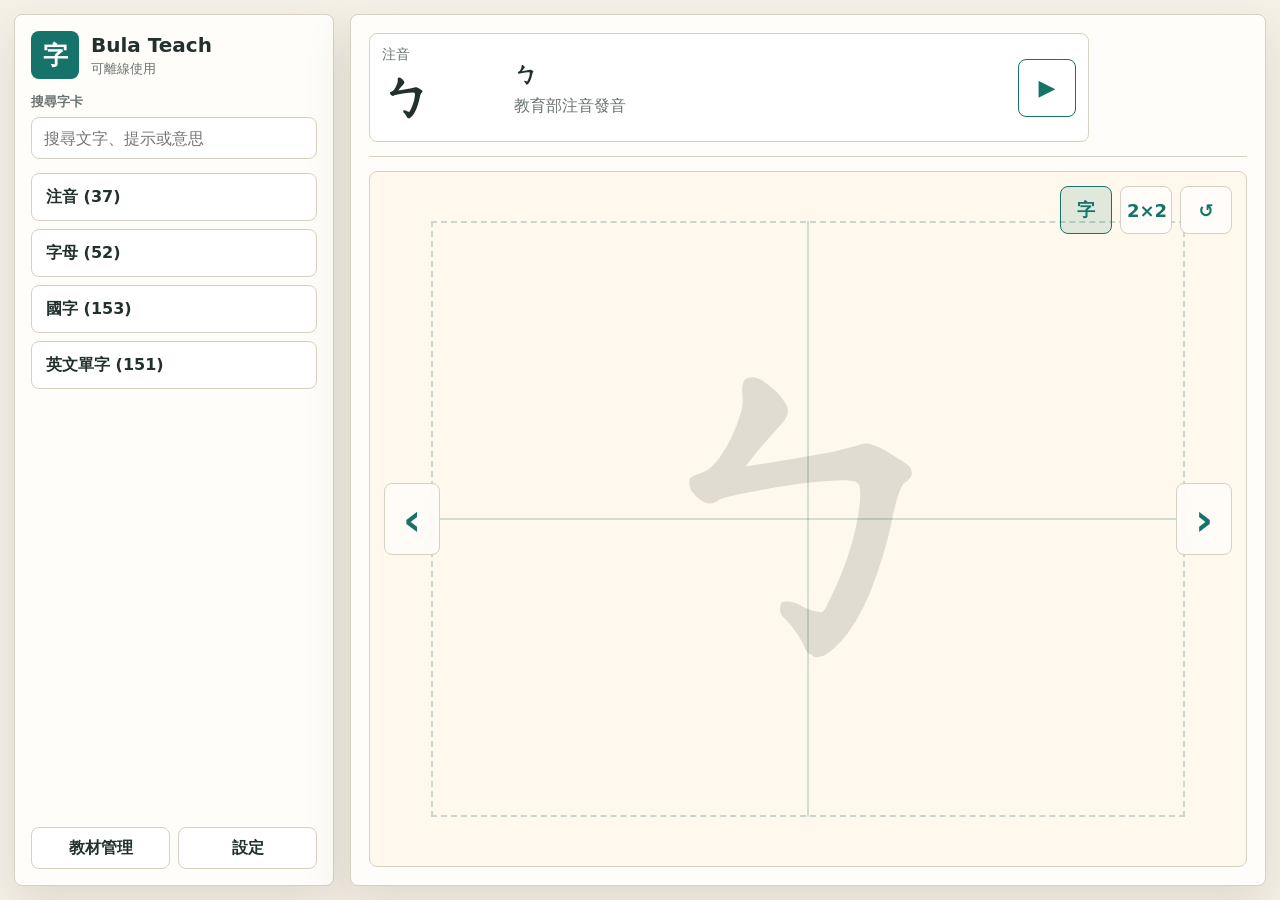
==== index.html @ c4a0ac0c "Add tracing grid density toggle" ====
<!doctype html>
<html lang="zh-Hant">
  <head>
    <meta charset="UTF-8" />
    <meta name="viewport" content="width=device-width, initial-scale=1, viewport-fit=cover" />
    <meta name="theme-color" content="#f7f3ea" />
    <meta name="apple-mobile-web-app-capable" content="yes" />
    <meta name="apple-mobile-web-app-title" content="Bula Teach" />
    <title>Bula Teach</title>
    <link rel="manifest" href="./manifest.webmanifest" />
    <link rel="stylesheet" href="./styles.css" />
  </head>
  <body>
    <main class="app-shell">
      <aside class="sidebar" aria-label="字卡分類">
        <div class="brand">
          <span class="brand-mark">字</span>
          <div>
            <h1>Bula Teach</h1>
            <p id="offlineStatus">準備中</p>
          </div>
        </div>

        <div class="search-box">
          <label for="searchInput">搜尋字卡</label>
          <input id="searchInput" type="search" placeholder="搜尋文字、提示或意思" />
        </div>

        <nav class="category-list" id="categoryList" aria-label="字卡列表"></nav>

        <div class="sidebar-actions">
          <button class="secondary-button" id="manageButton" type="button">教材管理</button>
          <button class="secondary-button" id="settingsButton" type="button">設定</button>
        </div>
      </aside>

      <section class="workspace" aria-label="描寫練習">
        <header class="card-info">
          <div class="info-card">
            <div class="info-main">
              <p class="eyebrow" id="itemType">注音</p>
              <h2 id="itemTitle">ㄅ</h2>
            </div>
            <div class="info-detail">
              <strong id="hintText">ㄅ</strong>
              <span id="meaningText">教育部注音發音</span>
            </div>
            <button class="play-button" id="speakButton" type="button" aria-label="播放發音">▶</button>
          </div>
        </header>

        <div class="trace-stage" id="traceStage">
          <div class="guide-lines" aria-hidden="true"></div>
          <div class="trace-text" id="traceText" aria-hidden="true">ㄅ</div>
          <canvas id="traceCanvas" aria-label="描寫區"></canvas>
          <button class="float-nav left" id="prevButton" type="button" aria-label="上一張">‹</button>
          <button class="float-nav right" id="nextButton" type="button" aria-label="下一張">›</button>
          <div class="float-tools" aria-label="描寫工具">
            <button class="float-tool" id="templateButton" type="button" aria-label="顯示或隱藏底稿" title="顯示或隱藏底稿">字</button>
            <button class="float-tool" id="gridButton" type="button" aria-label="切換格線密度" title="切換格線密度">2×2</button>
            <button class="float-tool" id="clearButton" type="button" aria-label="清除筆跡" title="清除筆跡">↺</button>
          </div>
        </div>
      </section>
    </main>

    <dialog class="modal" id="manageDialog">
      <div class="modal-head">
        <h2 id="formTitle">新增字卡</h2>
        <button class="icon-close" id="closeManageButton" type="button" aria-label="關閉">×</button>
      </div>
      <form class="lesson-form" id="lessonForm" autocomplete="off">
        <label class="field-row" for="customText">
          <span>描紅文字</span>
          <input id="customText" name="customText" type="text" maxlength="18" placeholder="字、注音或英文" required />
        </label>
        <div class="field-grid">
          <label for="customCategory">
            <span>分類</span>
            <select id="customCategory" name="customCategory">
              <option value="hanzi">國字</option>
              <option value="word">英文單字</option>
            </select>
          </label>
          <label for="customHint">
            <span id="customHintLabel">注音</span>
            <input id="customHint" name="customHint" type="text" maxlength="40" placeholder="例如 ㄨㄛˇ" />
          </label>
        </div>
        <div class="field-grid">
          <label class="hanzi-extra-field" for="customPinyin">
            <span>羅馬拼音</span>
            <input id="customPinyin" name="customPinyin" type="text" maxlength="40" placeholder="例如 wǒ" />
          </label>
          <label for="customMeaning">
            <span id="customMeaningLabel">意思</span>
            <input id="customMeaning" name="customMeaning" type="text" maxlength="40" placeholder="意思" />
          </label>
          <label for="customSpeak">
            <span>發音文字</span>
            <input id="customSpeak" name="customSpeak" type="text" maxlength="40" placeholder="留空使用描紅文字" />
          </label>
        </div>
        <div class="form-actions">
          <button class="primary-button" id="saveLessonButton" type="submit">新增</button>
          <button class="secondary-button is-hidden" id="cancelEditButton" type="button">取消編輯</button>
        </div>
      </form>
      <section class="backup-panel" aria-label="教材備份">
        <div>
          <strong>教材備份</strong>
          <p id="backupStatus">本機教材尚未匯出</p>
        </div>
        <div class="backup-actions">
          <button class="secondary-button" id="exportButton" type="button">匯出</button>
          <button class="secondary-button" id="importButton" type="button">匯入</button>
          <button class="secondary-button" id="resetDefaultsButton" type="button">載入預設</button>
          <input class="is-hidden" id="importFileInput" type="file" accept="application/json,.json" />
        </div>
      </section>
      <p class="modal-note">注音與字母為固定教材；這裡只管理國字與英文單字。</p>
      <div class="custom-list" id="customList" aria-label="可編輯字卡"></div>
    </dialog>

    <dialog class="modal small" id="settingsDialog">
      <div class="modal-head">
        <h2>設定</h2>
        <button class="icon-close" id="closeSettingsButton" type="button" aria-label="關閉">×</button>
      </div>
      <label class="switch-row">
        <span>
          <strong>切換字卡自動播放</strong>
          <small>點選字卡或按左右箭頭時自動念一次</small>
        </span>
        <input id="autoPlayToggle" type="checkbox" />
      </label>
    </dialog>

    <script src="./app.js" type="module"></script>
  </body>
</html>
---- styles.css ----
:root {
  color-scheme: light;
  --bg: #f6f1e7;
  --panel: #fffdfa;
  --ink: #23302e;
  --muted: #6b7471;
  --line: #d8d0c1;
  --accent: #15736a;
  --paper: #fff9ed;
  --shadow: 0 18px 48px rgba(48, 38, 24, 0.12);
}

* { box-sizing: border-box; }
html, body { height: 100%; }
body {
  margin: 0;
  overflow: hidden;
  background: var(--bg);
  color: var(--ink);
  font-family: ui-rounded, system-ui, -apple-system, BlinkMacSystemFont, "Segoe UI", sans-serif;
}
button, input, select { color: inherit; font: inherit; }
button { cursor: pointer; touch-action: manipulation; }

.app-shell {
  display: grid;
  grid-template-columns: 320px 1fr;
  gap: 16px;
  height: 100dvh;
  padding: max(14px, env(safe-area-inset-top)) max(14px, env(safe-area-inset-right)) max(14px, env(safe-area-inset-bottom)) max(14px, env(safe-area-inset-left));
}

.sidebar, .workspace {
  min-height: 0;
  border: 1px solid var(--line);
  border-radius: 8px;
  background: var(--panel);
  box-shadow: var(--shadow);
}

.sidebar {
  display: grid;
  grid-template-rows: auto auto minmax(0, 1fr) auto;
  gap: 14px;
  padding: 16px;
}

.brand { display: flex; align-items: center; gap: 12px; }
.brand-mark {
  display: grid;
  place-items: center;
  width: 48px;
  height: 48px;
  border-radius: 8px;
  background: var(--accent);
  color: #fff;
  font-family: "PingFang TC", "Noto Sans TC", serif;
  font-size: 25px;
  font-weight: 800;
}
h1, h2, p { margin: 0; }
h1 { font-size: 20px; }
.brand p, .eyebrow, .info-detail span, .modal-note, .switch-row small { color: var(--muted); }
.brand p { margin-top: 3px; font-size: 13px; }

.search-box {
  display: grid;
  gap: 6px;
}
.search-box label {
  color: var(--muted);
  font-size: 13px;
  font-weight: 800;
}
.search-box input {
  width: 100%;
  min-height: 42px;
  padding: 0 12px;
  border: 1px solid var(--line);
  border-radius: 8px;
  background: #fff;
}

.category-list {
  display: grid;
  align-content: start;
  gap: 8px;
  min-height: 0;
  overflow: auto;
}
.category-section { display: grid; gap: 6px; }
.category-header {
  width: 100%;
  min-height: 48px;
  padding: 0 14px;
  border: 1px solid var(--line);
  border-radius: 8px;
  background: #fff;
  text-align: left;
  font-weight: 800;
}
.category-header.is-open { border-color: var(--accent); color: var(--accent); }
.category-items { display: grid; gap: 6px; padding-left: 10px; }
.card-row {
  display: grid;
  grid-template-columns: 58px 1fr;
  align-items: center;
  gap: 10px;
  min-height: 60px;
  padding: 9px 10px;
  border: 1px solid var(--line);
  border-radius: 8px;
  background: #fff;
  text-align: left;
}
.card-row.is-active { border-color: var(--accent); outline: 2px solid rgba(21, 115, 106, 0.14); }
.card-symbol {
  overflow: hidden;
  font-family: "PingFang TC", "DFKai-SB", "BiauKai", serif;
  font-size: 28px;
  line-height: 1.18;
  text-overflow: ellipsis;
  white-space: nowrap;
}
.card-symbol.letter, .card-symbol.word { font-family: Arial, Helvetica, sans-serif; font-size: 25px; font-weight: 800; line-height: 1.25; }
.card-copy { overflow: hidden; color: var(--muted); font-size: 14px; text-overflow: ellipsis; white-space: nowrap; }

.sidebar-actions { display: grid; grid-template-columns: 1fr 1fr; gap: 8px; }
.secondary-button, .primary-button, .play-button, .float-tool, .float-nav, .icon-close {
  border: 1px solid var(--line);
  border-radius: 8px;
  background: #fff;
}
.secondary-button { min-height: 42px; padding: 0 12px; font-weight: 800; }
.secondary-button.mini { min-height: 34px; padding: 0 10px; font-size: 13px; }
.secondary-button.danger { border-color: #c7928a; color: #9f3328; }
.primary-button { min-height: 42px; padding: 0 16px; border-color: var(--accent); background: var(--accent); color: #fff; font-weight: 800; }

.workspace {
  display: grid;
  grid-template-rows: minmax(116px, auto) minmax(0, 1fr);
  gap: 14px;
  padding: 18px;
}
.card-info {
  display: grid;
  align-items: center;
  min-height: 116px;
  padding-bottom: 14px;
  border-bottom: 1px solid var(--line);
}
.info-card {
  display: grid;
  grid-template-columns: minmax(120px, auto) minmax(180px, 1fr) 58px;
  align-items: center;
  gap: 12px;
  width: min(720px, 100%);
  padding: 12px;
  border: 1px solid var(--line);
  border-radius: 8px;
  background: #fff;
}
.info-main { min-width: 0; }
.eyebrow { margin-bottom: 4px; font-size: 14px; }
.info-main h2 {
  overflow: hidden;
  font-family: "PingFang TC", "Noto Sans TC", Arial, sans-serif;
  font-size: 50px;
  line-height: 1.22;
  text-overflow: ellipsis;
  white-space: nowrap;
}
.info-detail { display: grid; gap: 5px; min-width: 0; }
.info-detail strong { overflow: hidden; font-size: 24px; text-overflow: ellipsis; white-space: nowrap; }
.info-detail span { overflow: hidden; font-size: 16px; text-overflow: ellipsis; white-space: nowrap; }
.play-button { display: grid; place-items: center; width: 58px; height: 58px; border-color: var(--accent); color: var(--accent); font-size: 22px; font-weight: 900; }

.trace-stage {
  position: relative;
  display: grid;
  place-items: center;
  min-height: 0;
  overflow: hidden;
  border: 1px solid var(--line);
  border-radius: 8px;
  background: var(--paper);
}
.guide-lines {
  position: absolute;
  inset: 7%;
  border: 2px dashed rgba(21, 115, 106, 0.24);
}
.trace-stage[data-grid="2"] .guide-lines {
  background:
    linear-gradient(90deg, transparent calc(50% - 1px), rgba(21, 115, 106, 0.2) calc(50% - 1px), rgba(21, 115, 106, 0.2) calc(50% + 1px), transparent calc(50% + 1px)),
    linear-gradient(0deg, transparent calc(50% - 1px), rgba(21, 115, 106, 0.2) calc(50% - 1px), rgba(21, 115, 106, 0.2) calc(50% + 1px), transparent calc(50% + 1px));
}
.trace-stage[data-grid="4"] .guide-lines {
  background-image:
    linear-gradient(rgba(21, 115, 106, 0.16) 1px, transparent 1px),
    linear-gradient(90deg, rgba(21, 115, 106, 0.16) 1px, transparent 1px);
  background-size: 25% 25%;
}
.trace-stage[data-grid="16"] .guide-lines {
  background-image:
    linear-gradient(rgba(21, 115, 106, 0.12) 1px, transparent 1px),
    linear-gradient(90deg, rgba(21, 115, 106, 0.12) 1px, transparent 1px);
  background-size: 6.25% 6.25%;
}
.trace-text {
  position: absolute;
  max-width: 92%;
  color: rgba(35, 48, 46, 0.14);
  font-family: "PingFang TC", "DFKai-SB", "BiauKai", serif;
  font-size: clamp(120px, 38dvh, 380px);
  font-weight: 800;
  line-height: 1;
  text-align: center;
  white-space: nowrap;
  user-select: none;
  pointer-events: none;
}
.trace-text.letter, .trace-text.word { font-family: Arial, Helvetica, sans-serif; font-size: clamp(90px, 25dvh, 230px); line-height: 1.18; }
.trace-stage.template-hidden .trace-text { opacity: 0; }
#traceCanvas { position: absolute; inset: 0; width: 100%; height: 100%; touch-action: none; }
.float-nav {
  position: absolute;
  top: 50%;
  z-index: 3;
  display: grid;
  place-items: center;
  width: 56px;
  height: 72px;
  background: rgba(255, 253, 250, 0.9);
  color: var(--accent);
  font-size: 44px;
  font-weight: 600;
  transform: translateY(-50%);
}
.float-nav.left { left: 14px; }
.float-nav.right { right: 14px; }
.float-tools { position: absolute; top: 14px; right: 14px; z-index: 4; display: flex; gap: 8px; }
.float-tool { display: grid; place-items: center; width: 52px; height: 48px; background: rgba(255, 253, 250, 0.92); color: var(--accent); font-size: 18px; font-weight: 900; }
.float-tool.is-active { border-color: var(--accent); background: rgba(21, 115, 106, 0.13); }

.modal {
  width: min(720px, calc(100vw - 32px));
  max-height: calc(100dvh - 40px);
  overflow: auto;
  border: 1px solid var(--line);
  border-radius: 8px;
  background: var(--panel);
  color: var(--ink);
  box-shadow: var(--shadow);
}
.modal.small { width: min(460px, calc(100vw - 32px)); }
.modal::backdrop { background: rgba(22, 24, 22, 0.28); }
.modal-head { display: flex; align-items: center; justify-content: space-between; gap: 12px; margin-bottom: 14px; }
.modal-head h2 { font-size: 20px; }
.icon-close { width: 40px; height: 40px; font-size: 24px; }
.lesson-form { display: grid; gap: 10px; }
.field-row, .field-grid label { display: grid; gap: 5px; }
.field-grid { display: grid; grid-template-columns: 1fr 1fr; gap: 10px; }
.lesson-form span { color: var(--muted); font-size: 13px; font-weight: 800; }
.lesson-form input, .lesson-form select { min-height: 42px; padding: 0 10px; border: 1px solid var(--line); border-radius: 8px; background: #fff; }
.form-actions { display: flex; gap: 8px; }
.backup-panel {
  display: grid;
  grid-template-columns: 1fr auto;
  align-items: center;
  gap: 12px;
  margin-top: 14px;
  padding: 12px;
  border: 1px solid var(--line);
  border-radius: 8px;
  background: #fff;
}
.backup-panel p { margin-top: 3px; color: var(--muted); font-size: 13px; }
.backup-actions { display: flex; flex-wrap: wrap; gap: 8px; }
.modal-note { margin: 14px 0 8px; font-size: 13px; }
.custom-list { display: grid; gap: 8px; margin-top: 8px; }
.manage-row { display: grid; grid-template-columns: 1fr auto; align-items: center; gap: 10px; padding: 9px; border: 1px solid var(--line); border-radius: 8px; background: #fff; }
.manage-actions { display: flex; gap: 6px; }
.manage-info { display: grid; gap: 2px; min-width: 0; }
.manage-title { overflow: hidden; font-weight: 900; text-overflow: ellipsis; white-space: nowrap; }
.manage-meta { overflow: hidden; color: var(--muted); font-size: 13px; text-overflow: ellipsis; white-space: nowrap; }
.switch-row { display: flex; align-items: center; justify-content: space-between; gap: 12px; padding: 12px; border: 1px solid var(--line); border-radius: 8px; background: #fff; }
.switch-row span { display: grid; gap: 3px; }
.switch-row input { width: 24px; height: 24px; accent-color: var(--accent); }
.is-hidden { display: none !important; }

@media (max-width: 860px) {
  body { overflow: auto; }
  .app-shell { grid-template-columns: 1fr; grid-template-rows: auto minmax(560px, 1fr); height: auto; min-height: 100dvh; }
  .sidebar { max-height: 360px; }
  .info-card { grid-template-columns: minmax(0, 1fr) 58px; }
  .info-detail { grid-column: 1 / -1; grid-row: 2; }
}

@media (max-width: 560px) {
  .field-grid, .form-actions, .backup-panel { grid-template-columns: 1fr; flex-direction: column; }
  .backup-actions { display: grid; grid-template-columns: 1fr; }
  .float-nav { width: 44px; height: 60px; font-size: 34px; }
  .float-nav.left { left: 8px; }
  .float-nav.right { right: 8px; }
}
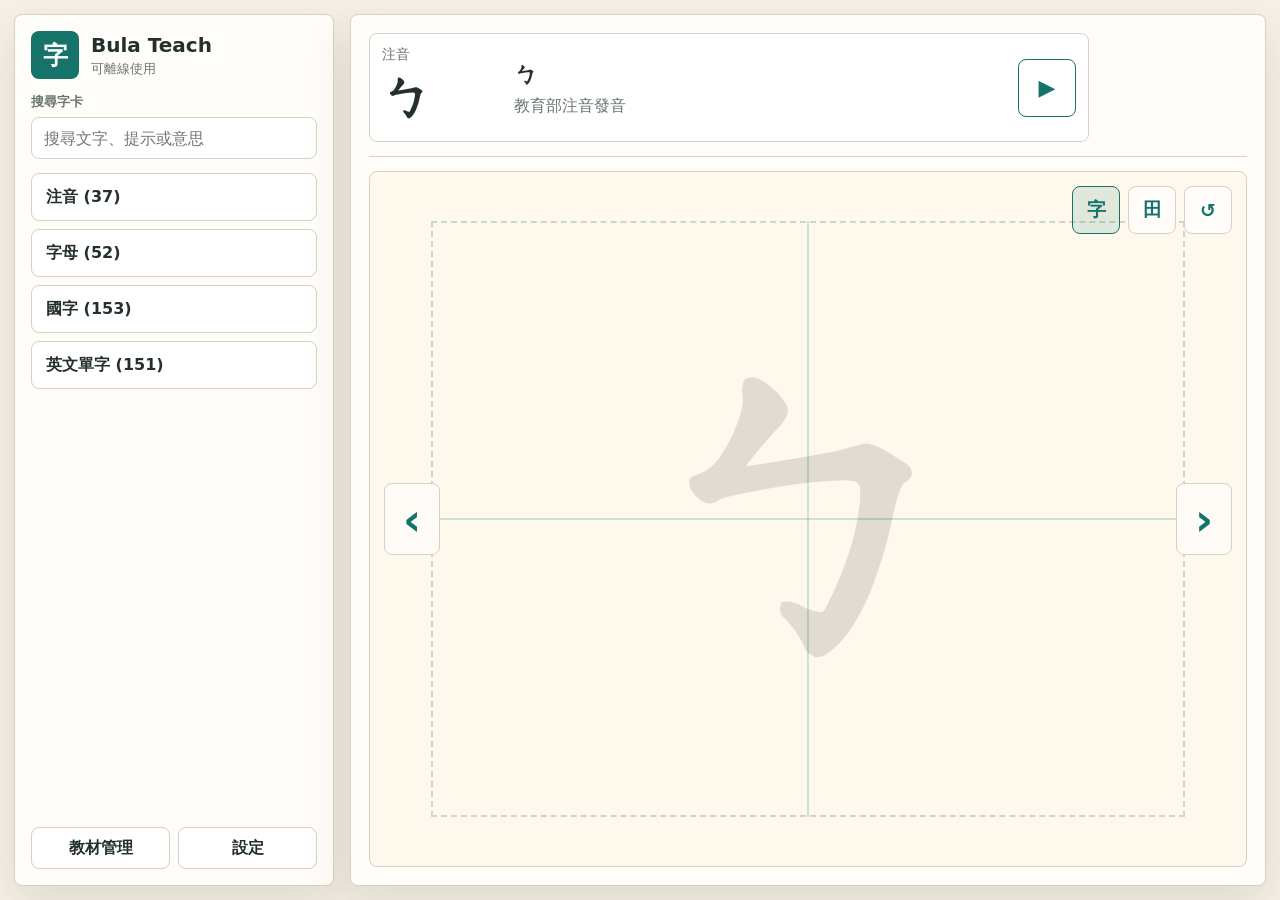
==== commit 6097fb2b: "Use icon label for grid toggle" ====
--- a/index.html
+++ b/index.html
@@ -57,7 +57,7 @@
           <button class="float-nav right" id="nextButton" type="button" aria-label="下一張">›</button>
           <div class="float-tools" aria-label="描寫工具">
             <button class="float-tool" id="templateButton" type="button" aria-label="顯示或隱藏底稿" title="顯示或隱藏底稿">字</button>
-            <button class="float-tool" id="gridButton" type="button" aria-label="切換格線密度" title="切換格線密度">2×2</button>
+            <button class="float-tool" id="gridButton" type="button" aria-label="切換格線密度" title="切換格線密度">田</button>
             <button class="float-tool" id="clearButton" type="button" aria-label="清除筆跡" title="清除筆跡">↺</button>
           </div>
         </div>
--- a/styles.css
+++ b/styles.css
@@ -240,7 +240,7 @@
 .float-nav.left { left: 14px; }
 .float-nav.right { right: 14px; }
 .float-tools { position: absolute; top: 14px; right: 14px; z-index: 4; display: flex; gap: 8px; }
-.float-tool { display: grid; place-items: center; width: 52px; height: 48px; background: rgba(255, 253, 250, 0.92); color: var(--accent); font-size: 18px; font-weight: 900; }
+.float-tool { display: grid; place-items: center; width: 48px; height: 48px; background: rgba(255, 253, 250, 0.92); color: var(--accent); font-size: 19px; font-weight: 900; }
 .float-tool.is-active { border-color: var(--accent); background: rgba(21, 115, 106, 0.13); }
 
 .modal {
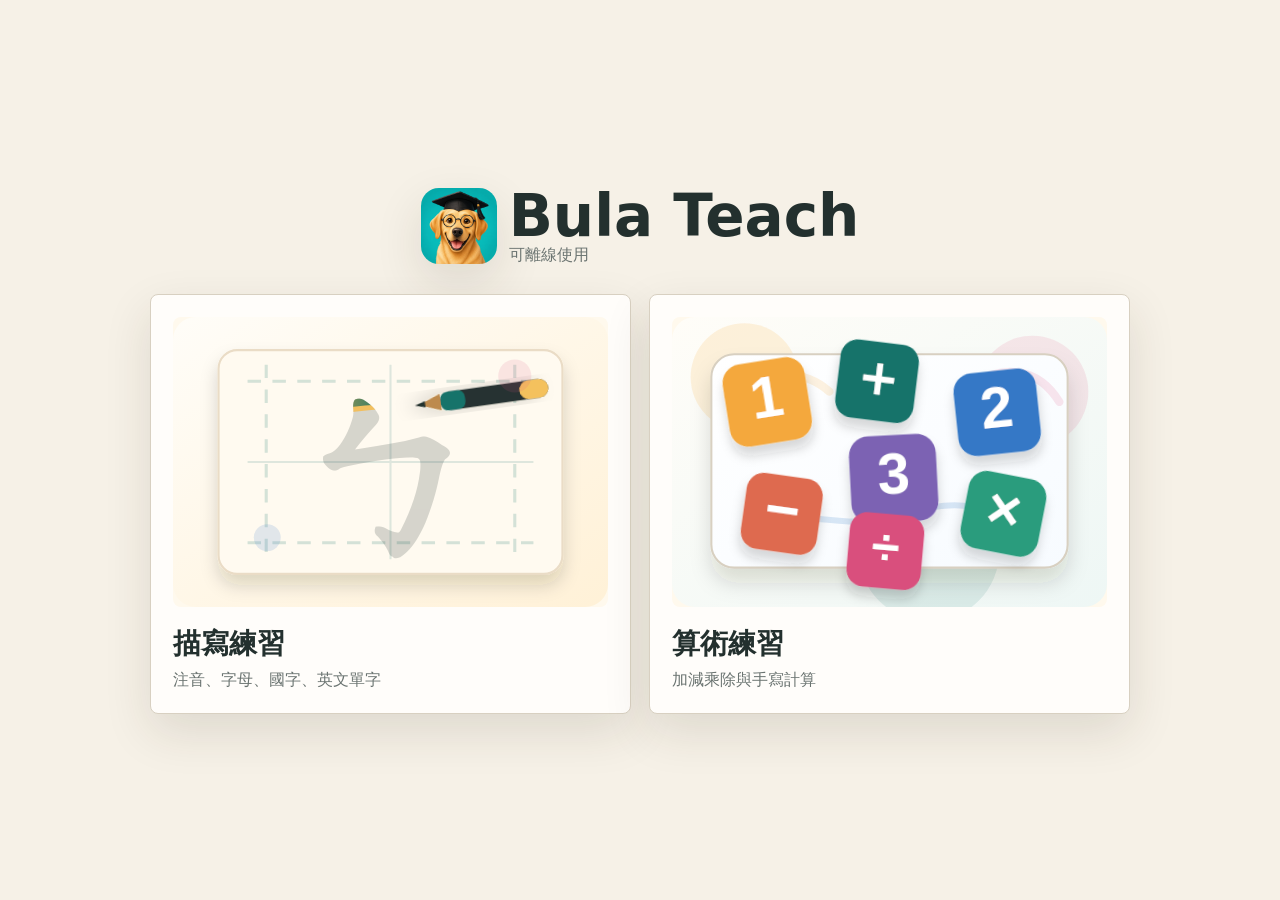
==== commit 6b513272: "Add copybook stroke order support" ====
--- a/index.html
+++ b/index.html
@@ -8,134 +8,38 @@
     <meta name="apple-mobile-web-app-title" content="Bula Teach" />
     <title>Bula Teach</title>
     <link rel="manifest" href="./manifest.webmanifest" />
+    <link rel="apple-touch-icon" href="./apple-touch-icon.png" />
     <link rel="stylesheet" href="./styles.css" />
   </head>
   <body>
-    <main class="app-shell">
-      <aside class="sidebar" aria-label="字卡分類">
-        <div class="brand">
-          <span class="brand-mark">字</span>
+    <main class="home-screen" id="homeScreen">
+      <section class="home-hero">
+        <div class="brand home-brand">
+          <img class="home-icon" src="./app-icon.png" alt="" />
           <div>
             <h1>Bula Teach</h1>
             <p id="offlineStatus">準備中</p>
           </div>
         </div>
-
-        <div class="search-box">
-          <label for="searchInput">搜尋字卡</label>
-          <input id="searchInput" type="search" placeholder="搜尋文字、提示或意思" />
-        </div>
-
-        <nav class="category-list" id="categoryList" aria-label="字卡列表"></nav>
-
-        <div class="sidebar-actions">
-          <button class="secondary-button" id="manageButton" type="button">教材管理</button>
-          <button class="secondary-button" id="settingsButton" type="button">設定</button>
-        </div>
-      </aside>
-
-      <section class="workspace" aria-label="描寫練習">
-        <header class="card-info">
-          <div class="info-card">
-            <div class="info-main">
-              <p class="eyebrow" id="itemType">注音</p>
-              <h2 id="itemTitle">ㄅ</h2>
-            </div>
-            <div class="info-detail">
-              <strong id="hintText">ㄅ</strong>
-              <span id="meaningText">教育部注音發音</span>
-            </div>
-            <button class="play-button" id="speakButton" type="button" aria-label="播放發音">▶</button>
-          </div>
-        </header>
-
-        <div class="trace-stage" id="traceStage">
-          <div class="guide-lines" aria-hidden="true"></div>
-          <div class="trace-text" id="traceText" aria-hidden="true">ㄅ</div>
-          <canvas id="traceCanvas" aria-label="描寫區"></canvas>
-          <button class="float-nav left" id="prevButton" type="button" aria-label="上一張">‹</button>
-          <button class="float-nav right" id="nextButton" type="button" aria-label="下一張">›</button>
-          <div class="float-tools" aria-label="描寫工具">
-            <button class="float-tool" id="templateButton" type="button" aria-label="顯示或隱藏底稿" title="顯示或隱藏底稿">字</button>
-            <button class="float-tool" id="gridButton" type="button" aria-label="切換格線密度" title="切換格線密度">田</button>
-            <button class="float-tool" id="clearButton" type="button" aria-label="清除筆跡" title="清除筆跡">↺</button>
-          </div>
+        <div class="launcher-grid" aria-label="功能選單">
+          <a class="launcher-card" href="./copybook/">
+            <span class="launcher-visual image-visual"><img src="./assets/menu-copybook.svg" alt="" /></span>
+            <span class="launcher-copy">
+              <strong>描寫練習</strong>
+              <small>注音、字母、國字、英文單字</small>
+            </span>
+          </a>
+          <a class="launcher-card" href="./math/">
+            <span class="launcher-visual image-visual"><img src="./assets/menu-math.svg" alt="" /></span>
+            <span class="launcher-copy">
+              <strong>算術練習</strong>
+              <small>加減乘除與手寫計算</small>
+            </span>
+          </a>
         </div>
       </section>
     </main>
 
-    <dialog class="modal" id="manageDialog">
-      <div class="modal-head">
-        <h2 id="formTitle">新增字卡</h2>
-        <button class="icon-close" id="closeManageButton" type="button" aria-label="關閉">×</button>
-      </div>
-      <form class="lesson-form" id="lessonForm" autocomplete="off">
-        <label class="field-row" for="customText">
-          <span>描紅文字</span>
-          <input id="customText" name="customText" type="text" maxlength="18" placeholder="字、注音或英文" required />
-        </label>
-        <div class="field-grid">
-          <label for="customCategory">
-            <span>分類</span>
-            <select id="customCategory" name="customCategory">
-              <option value="hanzi">國字</option>
-              <option value="word">英文單字</option>
-            </select>
-          </label>
-          <label for="customHint">
-            <span id="customHintLabel">注音</span>
-            <input id="customHint" name="customHint" type="text" maxlength="40" placeholder="例如 ㄨㄛˇ" />
-          </label>
-        </div>
-        <div class="field-grid">
-          <label class="hanzi-extra-field" for="customPinyin">
-            <span>羅馬拼音</span>
-            <input id="customPinyin" name="customPinyin" type="text" maxlength="40" placeholder="例如 wǒ" />
-          </label>
-          <label for="customMeaning">
-            <span id="customMeaningLabel">意思</span>
-            <input id="customMeaning" name="customMeaning" type="text" maxlength="40" placeholder="意思" />
-          </label>
-          <label for="customSpeak">
-            <span>發音文字</span>
-            <input id="customSpeak" name="customSpeak" type="text" maxlength="40" placeholder="留空使用描紅文字" />
-          </label>
-        </div>
-        <div class="form-actions">
-          <button class="primary-button" id="saveLessonButton" type="submit">新增</button>
-          <button class="secondary-button is-hidden" id="cancelEditButton" type="button">取消編輯</button>
-        </div>
-      </form>
-      <section class="backup-panel" aria-label="教材備份">
-        <div>
-          <strong>教材備份</strong>
-          <p id="backupStatus">本機教材尚未匯出</p>
-        </div>
-        <div class="backup-actions">
-          <button class="secondary-button" id="exportButton" type="button">匯出</button>
-          <button class="secondary-button" id="importButton" type="button">匯入</button>
-          <button class="secondary-button" id="resetDefaultsButton" type="button">載入預設</button>
-          <input class="is-hidden" id="importFileInput" type="file" accept="application/json,.json" />
-        </div>
-      </section>
-      <p class="modal-note">注音與字母為固定教材；這裡只管理國字與英文單字。</p>
-      <div class="custom-list" id="customList" aria-label="可編輯字卡"></div>
-    </dialog>
-
-    <dialog class="modal small" id="settingsDialog">
-      <div class="modal-head">
-        <h2>設定</h2>
-        <button class="icon-close" id="closeSettingsButton" type="button" aria-label="關閉">×</button>
-      </div>
-      <label class="switch-row">
-        <span>
-          <strong>切換字卡自動播放</strong>
-          <small>點選字卡或按左右箭頭時自動念一次</small>
-        </span>
-        <input id="autoPlayToggle" type="checkbox" />
-      </label>
-    </dialog>
-
-    <script src="./app.js" type="module"></script>
+    <script src="./home.js"></script>
   </body>
 </html>
--- a/styles.css
+++ b/styles.css
@@ -21,286 +21,89 @@
 }
 button, input, select { color: inherit; font: inherit; }
 button { cursor: pointer; touch-action: manipulation; }
+a { color: inherit; }
+h1, p { margin: 0; }
+.brand { display: flex; align-items: center; gap: 12px; }
 
-.app-shell {
+.home-screen {
+  min-height: 100dvh;
+  padding: max(18px, env(safe-area-inset-top)) max(18px, env(safe-area-inset-right)) max(18px, env(safe-area-inset-bottom)) max(18px, env(safe-area-inset-left));
+}
+.home-hero {
   display: grid;
-  grid-template-columns: 320px 1fr;
-  gap: 16px;
-  height: 100dvh;
-  padding: max(14px, env(safe-area-inset-top)) max(14px, env(safe-area-inset-right)) max(14px, env(safe-area-inset-bottom)) max(14px, env(safe-area-inset-left));
+  align-content: center;
+  gap: 28px;
+  min-height: calc(100dvh - 36px);
+  max-width: 980px;
+  margin: 0 auto;
 }
-
-.sidebar, .workspace {
-  min-height: 0;
-  border: 1px solid var(--line);
-  border-radius: 8px;
-  background: var(--panel);
+.home-brand {
+  justify-content: center;
+  text-align: left;
+}
+.home-icon {
+  width: 76px;
+  height: 76px;
+  border-radius: 18px;
   box-shadow: var(--shadow);
 }
-
-.sidebar {
+.home-brand h1 {
+  font-size: clamp(34px, 6vw, 58px);
+  line-height: 1;
+}
+.home-brand p {
+  color: var(--muted);
+  font-size: 16px;
+}
+.launcher-grid {
   display: grid;
-  grid-template-rows: auto auto minmax(0, 1fr) auto;
-  gap: 14px;
-  padding: 16px;
+  grid-template-columns: repeat(2, minmax(0, 1fr));
+  gap: 18px;
 }
-
-.brand { display: flex; align-items: center; gap: 12px; }
-.brand-mark {
+.launcher-card {
   display: grid;
-  place-items: center;
-  width: 48px;
-  height: 48px;
-  border-radius: 8px;
-  background: var(--accent);
-  color: #fff;
-  font-family: "PingFang TC", "Noto Sans TC", serif;
-  font-size: 25px;
-  font-weight: 800;
-}
-h1, h2, p { margin: 0; }
-h1 { font-size: 20px; }
-.brand p, .eyebrow, .info-detail span, .modal-note, .switch-row small { color: var(--muted); }
-.brand p { margin-top: 3px; font-size: 13px; }
-
-.search-box {
-  display: grid;
-  gap: 6px;
-}
-.search-box label {
-  color: var(--muted);
-  font-size: 13px;
-  font-weight: 800;
-}
-.search-box input {
-  width: 100%;
-  min-height: 42px;
-  padding: 0 12px;
-  border: 1px solid var(--line);
-  border-radius: 8px;
-  background: #fff;
-}
-
-.category-list {
-  display: grid;
-  align-content: start;
-  gap: 8px;
-  min-height: 0;
-  overflow: auto;
-}
-.category-section { display: grid; gap: 6px; }
-.category-header {
-  width: 100%;
-  min-height: 48px;
-  padding: 0 14px;
-  border: 1px solid var(--line);
-  border-radius: 8px;
-  background: #fff;
-  text-align: left;
-  font-weight: 800;
-}
-.category-header.is-open { border-color: var(--accent); color: var(--accent); }
-.category-items { display: grid; gap: 6px; padding-left: 10px; }
-.card-row {
-  display: grid;
-  grid-template-columns: 58px 1fr;
-  align-items: center;
-  gap: 10px;
-  min-height: 60px;
-  padding: 9px 10px;
-  border: 1px solid var(--line);
-  border-radius: 8px;
-  background: #fff;
-  text-align: left;
-}
-.card-row.is-active { border-color: var(--accent); outline: 2px solid rgba(21, 115, 106, 0.14); }
-.card-symbol {
-  overflow: hidden;
-  font-family: "PingFang TC", "DFKai-SB", "BiauKai", serif;
-  font-size: 28px;
-  line-height: 1.18;
-  text-overflow: ellipsis;
-  white-space: nowrap;
-}
-.card-symbol.letter, .card-symbol.word { font-family: Arial, Helvetica, sans-serif; font-size: 25px; font-weight: 800; line-height: 1.25; }
-.card-copy { overflow: hidden; color: var(--muted); font-size: 14px; text-overflow: ellipsis; white-space: nowrap; }
-
-.sidebar-actions { display: grid; grid-template-columns: 1fr 1fr; gap: 8px; }
-.secondary-button, .primary-button, .play-button, .float-tool, .float-nav, .icon-close {
-  border: 1px solid var(--line);
-  border-radius: 8px;
-  background: #fff;
-}
-.secondary-button { min-height: 42px; padding: 0 12px; font-weight: 800; }
-.secondary-button.mini { min-height: 34px; padding: 0 10px; font-size: 13px; }
-.secondary-button.danger { border-color: #c7928a; color: #9f3328; }
-.primary-button { min-height: 42px; padding: 0 16px; border-color: var(--accent); background: var(--accent); color: #fff; font-weight: 800; }
-
-.workspace {
-  display: grid;
-  grid-template-rows: minmax(116px, auto) minmax(0, 1fr);
-  gap: 14px;
-  padding: 18px;
-}
-.card-info {
-  display: grid;
-  align-items: center;
-  min-height: 116px;
-  padding-bottom: 14px;
-  border-bottom: 1px solid var(--line);
-}
-.info-card {
-  display: grid;
-  grid-template-columns: minmax(120px, auto) minmax(180px, 1fr) 58px;
-  align-items: center;
-  gap: 12px;
-  width: min(720px, 100%);
-  padding: 12px;
-  border: 1px solid var(--line);
-  border-radius: 8px;
-  background: #fff;
-}
-.info-main { min-width: 0; }
-.eyebrow { margin-bottom: 4px; font-size: 14px; }
-.info-main h2 {
-  overflow: hidden;
-  font-family: "PingFang TC", "Noto Sans TC", Arial, sans-serif;
-  font-size: 50px;
-  line-height: 1.22;
-  text-overflow: ellipsis;
-  white-space: nowrap;
-}
-.info-detail { display: grid; gap: 5px; min-width: 0; }
-.info-detail strong { overflow: hidden; font-size: 24px; text-overflow: ellipsis; white-space: nowrap; }
-.info-detail span { overflow: hidden; font-size: 16px; text-overflow: ellipsis; white-space: nowrap; }
-.play-button { display: grid; place-items: center; width: 58px; height: 58px; border-color: var(--accent); color: var(--accent); font-size: 22px; font-weight: 900; }
-
-.trace-stage {
-  position: relative;
-  display: grid;
-  place-items: center;
-  min-height: 0;
-  overflow: hidden;
-  border: 1px solid var(--line);
-  border-radius: 8px;
-  background: var(--paper);
-}
-.guide-lines {
-  position: absolute;
-  inset: 7%;
-  border: 2px dashed rgba(21, 115, 106, 0.24);
-}
-.trace-stage[data-grid="2"] .guide-lines {
-  background:
-    linear-gradient(90deg, transparent calc(50% - 1px), rgba(21, 115, 106, 0.2) calc(50% - 1px), rgba(21, 115, 106, 0.2) calc(50% + 1px), transparent calc(50% + 1px)),
-    linear-gradient(0deg, transparent calc(50% - 1px), rgba(21, 115, 106, 0.2) calc(50% - 1px), rgba(21, 115, 106, 0.2) calc(50% + 1px), transparent calc(50% + 1px));
-}
-.trace-stage[data-grid="4"] .guide-lines {
-  background-image:
-    linear-gradient(rgba(21, 115, 106, 0.16) 1px, transparent 1px),
-    linear-gradient(90deg, rgba(21, 115, 106, 0.16) 1px, transparent 1px);
-  background-size: 25% 25%;
-}
-.trace-stage[data-grid="16"] .guide-lines {
-  background-image:
-    linear-gradient(rgba(21, 115, 106, 0.12) 1px, transparent 1px),
-    linear-gradient(90deg, rgba(21, 115, 106, 0.12) 1px, transparent 1px);
-  background-size: 6.25% 6.25%;
-}
-.trace-text {
-  position: absolute;
-  max-width: 92%;
-  color: rgba(35, 48, 46, 0.14);
-  font-family: "PingFang TC", "DFKai-SB", "BiauKai", serif;
-  font-size: clamp(120px, 38dvh, 380px);
-  font-weight: 800;
-  line-height: 1;
-  text-align: center;
-  white-space: nowrap;
-  user-select: none;
-  pointer-events: none;
-}
-.trace-text.letter, .trace-text.word { font-family: Arial, Helvetica, sans-serif; font-size: clamp(90px, 25dvh, 230px); line-height: 1.18; }
-.trace-stage.template-hidden .trace-text { opacity: 0; }
-#traceCanvas { position: absolute; inset: 0; width: 100%; height: 100%; touch-action: none; }
-.float-nav {
-  position: absolute;
-  top: 50%;
-  z-index: 3;
-  display: grid;
-  place-items: center;
-  width: 56px;
-  height: 72px;
-  background: rgba(255, 253, 250, 0.9);
-  color: var(--accent);
-  font-size: 44px;
-  font-weight: 600;
-  transform: translateY(-50%);
-}
-.float-nav.left { left: 14px; }
-.float-nav.right { right: 14px; }
-.float-tools { position: absolute; top: 14px; right: 14px; z-index: 4; display: flex; gap: 8px; }
-.float-tool { display: grid; place-items: center; width: 48px; height: 48px; background: rgba(255, 253, 250, 0.92); color: var(--accent); font-size: 19px; font-weight: 900; }
-.float-tool.is-active { border-color: var(--accent); background: rgba(21, 115, 106, 0.13); }
-
-.modal {
-  width: min(720px, calc(100vw - 32px));
-  max-height: calc(100dvh - 40px);
-  overflow: auto;
+  grid-template-rows: minmax(190px, 1fr) auto;
+  gap: 18px;
+  min-height: 330px;
+  padding: 22px;
   border: 1px solid var(--line);
   border-radius: 8px;
   background: var(--panel);
   color: var(--ink);
+  text-align: left;
+  text-decoration: none;
   box-shadow: var(--shadow);
 }
-.modal.small { width: min(460px, calc(100vw - 32px)); }
-.modal::backdrop { background: rgba(22, 24, 22, 0.28); }
-.modal-head { display: flex; align-items: center; justify-content: space-between; gap: 12px; margin-bottom: 14px; }
-.modal-head h2 { font-size: 20px; }
-.icon-close { width: 40px; height: 40px; font-size: 24px; }
-.lesson-form { display: grid; gap: 10px; }
-.field-row, .field-grid label { display: grid; gap: 5px; }
-.field-grid { display: grid; grid-template-columns: 1fr 1fr; gap: 10px; }
-.lesson-form span { color: var(--muted); font-size: 13px; font-weight: 800; }
-.lesson-form input, .lesson-form select { min-height: 42px; padding: 0 10px; border: 1px solid var(--line); border-radius: 8px; background: #fff; }
-.form-actions { display: flex; gap: 8px; }
-.backup-panel {
+.launcher-visual {
+  position: relative;
   display: grid;
-  grid-template-columns: 1fr auto;
-  align-items: center;
-  gap: 12px;
-  margin-top: 14px;
-  padding: 12px;
-  border: 1px solid var(--line);
+  place-items: center;
+  overflow: hidden;
   border-radius: 8px;
-  background: #fff;
+  background: var(--paper);
 }
-.backup-panel p { margin-top: 3px; color: var(--muted); font-size: 13px; }
-.backup-actions { display: flex; flex-wrap: wrap; gap: 8px; }
-.modal-note { margin: 14px 0 8px; font-size: 13px; }
-.custom-list { display: grid; gap: 8px; margin-top: 8px; }
-.manage-row { display: grid; grid-template-columns: 1fr auto; align-items: center; gap: 10px; padding: 9px; border: 1px solid var(--line); border-radius: 8px; background: #fff; }
-.manage-actions { display: flex; gap: 6px; }
-.manage-info { display: grid; gap: 2px; min-width: 0; }
-.manage-title { overflow: hidden; font-weight: 900; text-overflow: ellipsis; white-space: nowrap; }
-.manage-meta { overflow: hidden; color: var(--muted); font-size: 13px; text-overflow: ellipsis; white-space: nowrap; }
-.switch-row { display: flex; align-items: center; justify-content: space-between; gap: 12px; padding: 12px; border: 1px solid var(--line); border-radius: 8px; background: #fff; }
-.switch-row span { display: grid; gap: 3px; }
-.switch-row input { width: 24px; height: 24px; accent-color: var(--accent); }
+.image-visual img {
+  display: block;
+  width: 100%;
+  height: 100%;
+  object-fit: cover;
+}
+.launcher-copy {
+  display: grid;
+  gap: 7px;
+}
+.launcher-copy strong {
+  font-size: 28px;
+}
+.launcher-copy small {
+  color: var(--muted);
+  font-size: 16px;
+}
+
 .is-hidden { display: none !important; }
 
 @media (max-width: 860px) {
   body { overflow: auto; }
-  .app-shell { grid-template-columns: 1fr; grid-template-rows: auto minmax(560px, 1fr); height: auto; min-height: 100dvh; }
-  .sidebar { max-height: 360px; }
-  .info-card { grid-template-columns: minmax(0, 1fr) 58px; }
-  .info-detail { grid-column: 1 / -1; grid-row: 2; }
+  .launcher-grid { grid-template-columns: 1fr; }
+  .launcher-card { min-height: 270px; }
 }
-
-@media (max-width: 560px) {
-  .field-grid, .form-actions, .backup-panel { grid-template-columns: 1fr; flex-direction: column; }
-  .backup-actions { display: grid; grid-template-columns: 1fr; }
-  .float-nav { width: 44px; height: 60px; font-size: 34px; }
-  .float-nav.left { left: 8px; }
-  .float-nav.right { right: 8px; }
-}
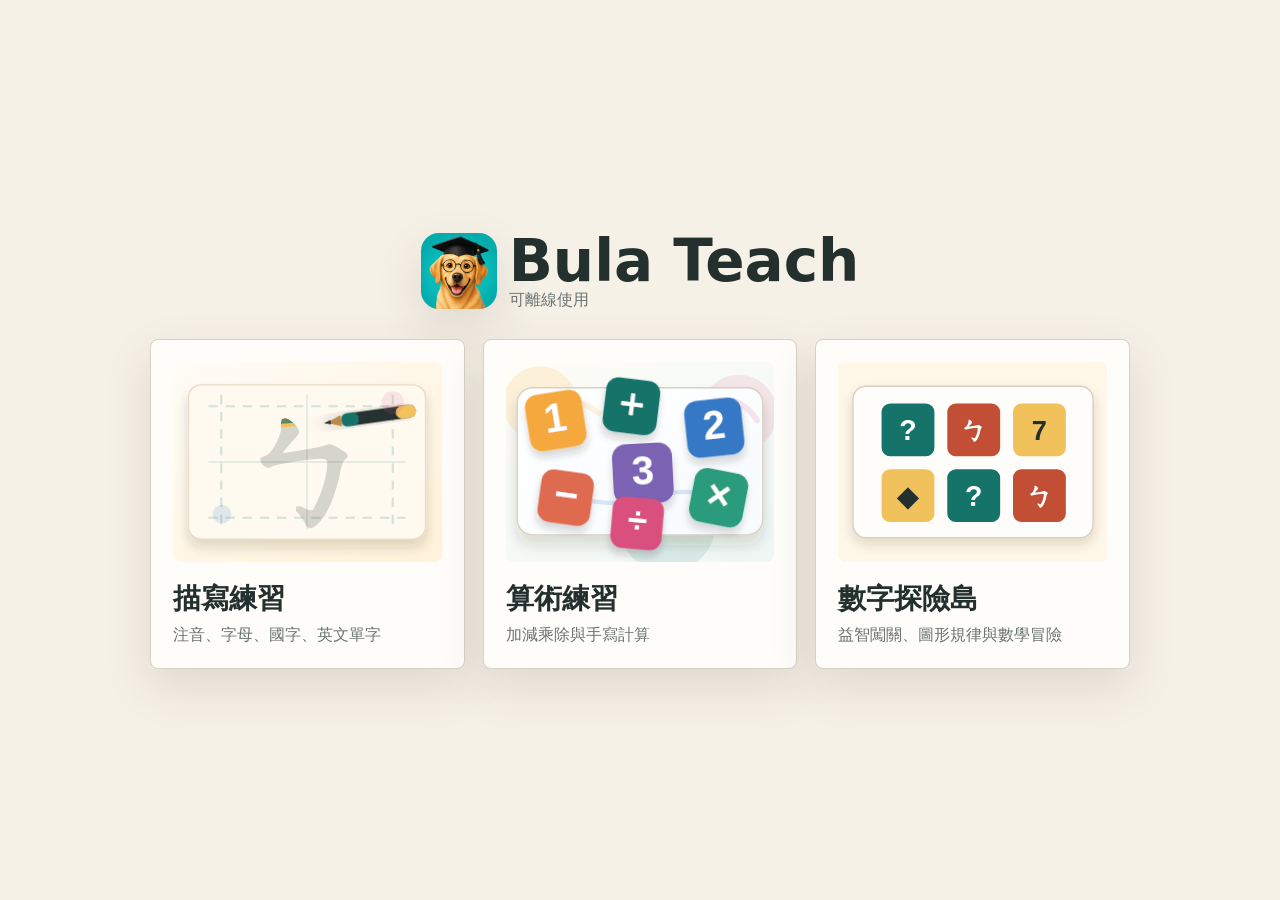
==== commit 8a8e23e8: "Add Number Adventure Island game" ====
--- a/index.html
+++ b/index.html
@@ -36,6 +36,10 @@
               <small>加減乘除與手寫計算</small>
             </span>
           </a>
+          <a class="launcher-card game-launcher" href="./games/">
+            <span class="launcher-visual image-visual"><img src="./assets/menu-games.svg" alt="" /></span>
+            <span class="launcher-copy"><strong>數字探險島</strong><small>益智闖關、圖形規律與數學冒險</small></span>
+          </a>
         </div>
       </section>
     </main>
--- a/styles.css
+++ b/styles.css
@@ -18,6 +18,17 @@
   background: var(--bg);
   color: var(--ink);
   font-family: ui-rounded, system-ui, -apple-system, BlinkMacSystemFont, "Segoe UI", sans-serif;
+}
+
+body, body * {
+  -webkit-touch-callout: none;
+  -webkit-user-select: none;
+  user-select: none;
+}
+body input, body textarea, body select, body [contenteditable="true"] {
+  -webkit-touch-callout: default;
+  -webkit-user-select: text;
+  user-select: text;
 }
 button, input, select { color: inherit; font: inherit; }
 button { cursor: pointer; touch-action: manipulation; }
@@ -57,9 +68,10 @@
 }
 .launcher-grid {
   display: grid;
-  grid-template-columns: repeat(2, minmax(0, 1fr));
+  grid-template-columns: repeat(3, minmax(0, 1fr));
   gap: 18px;
 }
+.launcher-card.game-launcher .launcher-visual { background: #dff0dc; }
 .launcher-card {
   display: grid;
   grid-template-rows: minmax(190px, 1fr) auto;
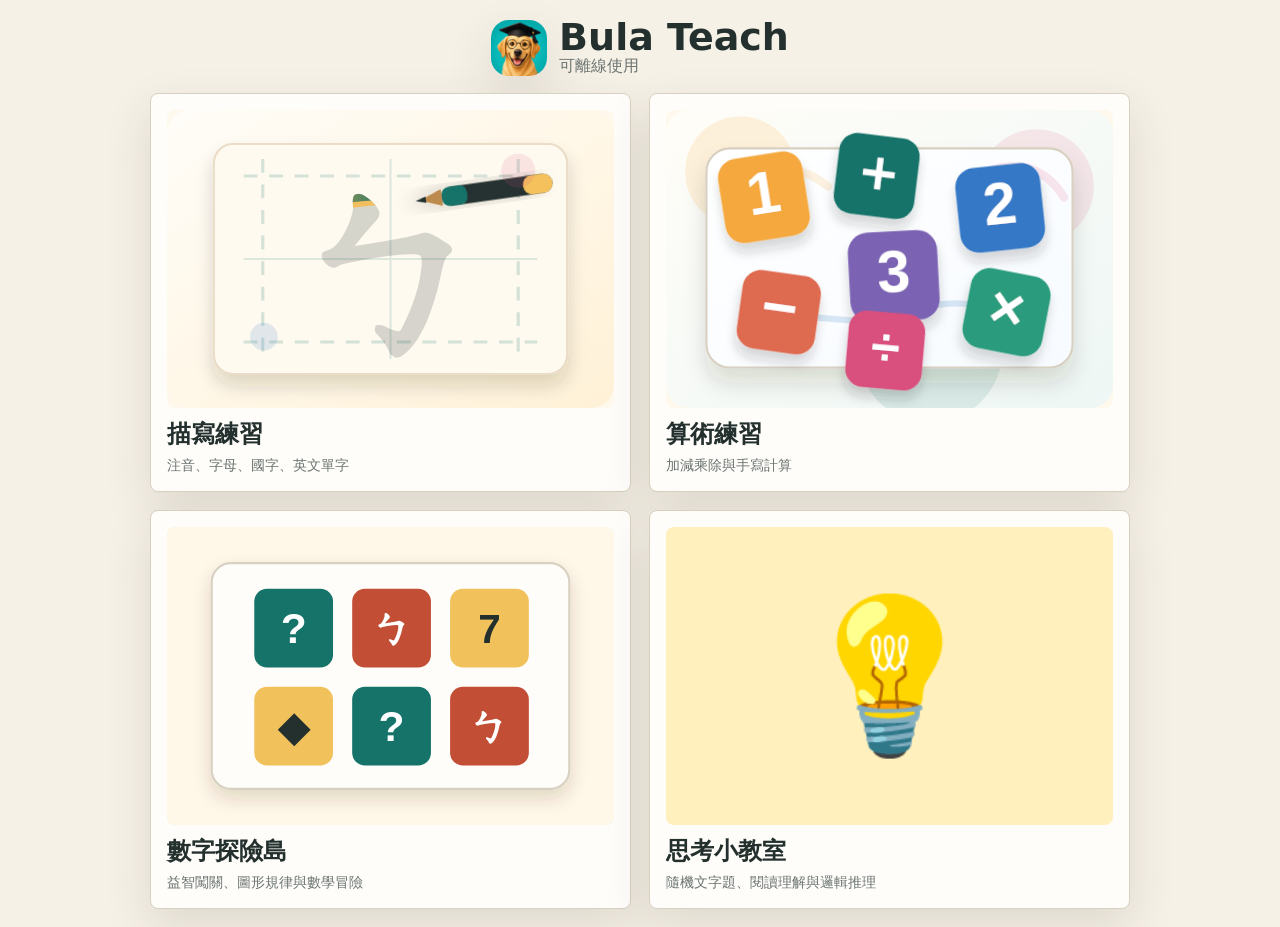
==== commit e08187c2: "Add randomized thinking classroom" ====
--- a/index.html
+++ b/index.html
@@ -40,6 +40,10 @@
             <span class="launcher-visual image-visual"><img src="./assets/menu-games.svg" alt="" /></span>
             <span class="launcher-copy"><strong>數字探險島</strong><small>益智闖關、圖形規律與數學冒險</small></span>
           </a>
+          <a class="launcher-card thinking-launcher" href="./thinking/">
+            <span class="launcher-visual thinking-visual" aria-hidden="true">💡</span>
+            <span class="launcher-copy"><strong>思考小教室</strong><small>隨機文字題、閱讀理解與邏輯推理</small></span>
+          </a>
         </div>
       </section>
     </main>
--- a/styles.css
+++ b/styles.css
@@ -68,10 +68,12 @@
 }
 .launcher-grid {
   display: grid;
-  grid-template-columns: repeat(3, minmax(0, 1fr));
+  grid-template-columns: repeat(2, minmax(0, 1fr));
   gap: 18px;
 }
 .launcher-card.game-launcher .launcher-visual { background: #dff0dc; }
+.launcher-card.thinking-launcher .launcher-visual { background: #fff0bd; }
+.thinking-visual { font-size: clamp(84px, 12vw, 150px); }
 .launcher-card {
   display: grid;
   grid-template-rows: minmax(190px, 1fr) auto;
@@ -114,7 +116,26 @@
 
 .is-hidden { display: none !important; }
 
-@media (max-width: 860px) {
+@media (min-width: 600px) and (max-width: 860px) {
+  body { overflow: auto; }
+  .launcher-grid { grid-template-columns: repeat(2, minmax(0, 1fr)); }
+}
+
+@media (min-width: 600px) and (max-height: 900px) {
+  .home-hero { gap: 16px; }
+  .home-icon { width: 56px; height: 56px; }
+  .home-brand h1 { font-size: 38px; }
+  .launcher-card {
+    grid-template-rows: minmax(110px, 1fr) auto;
+    gap: 10px;
+    min-height: 250px;
+    padding: 16px;
+  }
+  .launcher-copy strong { font-size: 24px; }
+  .launcher-copy small { font-size: 14px; }
+}
+
+@media (max-width: 599px) {
   body { overflow: auto; }
   .launcher-grid { grid-template-columns: 1fr; }
   .launcher-card { min-height: 270px; }
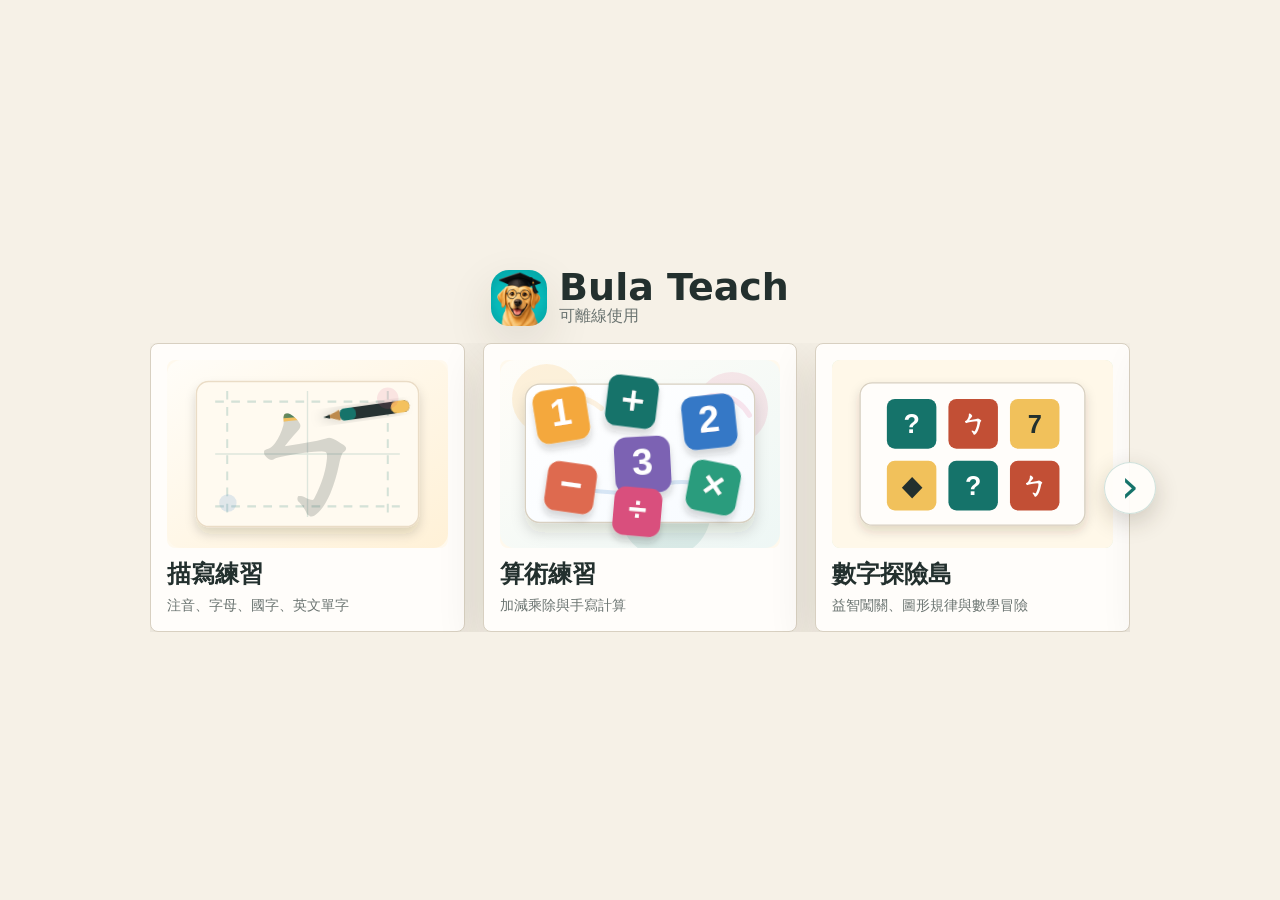
==== commit a47ef68e: "Improve tablet navigation layouts" ====
--- a/index.html
+++ b/index.html
@@ -21,7 +21,9 @@
             <p id="offlineStatus">準備中</p>
           </div>
         </div>
-        <div class="launcher-grid" aria-label="功能選單">
+        <div class="launcher-carousel">
+          <button class="carousel-button carousel-button-prev" type="button" aria-label="顯示上一個功能" disabled>‹</button>
+          <div class="launcher-grid" aria-label="功能選單" tabindex="0">
           <a class="launcher-card" href="./copybook/">
             <span class="launcher-visual image-visual"><img src="./assets/menu-copybook.svg" alt="" /></span>
             <span class="launcher-copy">
@@ -44,6 +46,8 @@
             <span class="launcher-visual thinking-visual" aria-hidden="true">💡</span>
             <span class="launcher-copy"><strong>思考小教室</strong><small>隨機文字題、閱讀理解與邏輯推理</small></span>
           </a>
+          </div>
+          <button class="carousel-button carousel-button-next" type="button" aria-label="顯示下一個功能">›</button>
         </div>
       </section>
     </main>
--- a/styles.css
+++ b/styles.css
@@ -66,11 +66,41 @@
   color: var(--muted);
   font-size: 16px;
 }
+.launcher-carousel {
+  position: relative;
+}
 .launcher-grid {
   display: grid;
-  grid-template-columns: repeat(2, minmax(0, 1fr));
+  grid-auto-flow: column;
+  grid-auto-columns: calc((100% - 36px) / 3);
   gap: 18px;
+  overflow-x: auto;
+  scroll-behavior: smooth;
+  scroll-snap-type: x mandatory;
+  scrollbar-width: none;
+  overscroll-behavior-x: contain;
 }
+.launcher-grid::-webkit-scrollbar { display: none; }
+.carousel-button {
+  position: absolute;
+  z-index: 2;
+  top: 50%;
+  width: 52px;
+  height: 52px;
+  padding: 0 0 5px;
+  border: 1px solid rgba(21, 115, 106, 0.2);
+  border-radius: 50%;
+  background: rgba(255, 253, 250, 0.94);
+  color: var(--accent);
+  font-size: 46px;
+  line-height: 1;
+  box-shadow: 0 8px 24px rgba(48, 38, 24, 0.2);
+  transform: translateY(-50%);
+}
+.carousel-button-prev { left: -26px; }
+.carousel-button-next { right: -26px; }
+.carousel-button:disabled { opacity: 0; pointer-events: none; }
+.carousel-button:focus-visible { outline: 4px solid rgba(21, 115, 106, 0.25); outline-offset: 3px; }
 .launcher-card.game-launcher .launcher-visual { background: #dff0dc; }
 .launcher-card.thinking-launcher .launcher-visual { background: #fff0bd; }
 .thinking-visual { font-size: clamp(84px, 12vw, 150px); }
@@ -87,6 +117,7 @@
   text-align: left;
   text-decoration: none;
   box-shadow: var(--shadow);
+  scroll-snap-align: start;
 }
 .launcher-visual {
   position: relative;
@@ -117,8 +148,7 @@
 .is-hidden { display: none !important; }
 
 @media (min-width: 600px) and (max-width: 860px) {
-  body { overflow: auto; }
-  .launcher-grid { grid-template-columns: repeat(2, minmax(0, 1fr)); }
+  .home-hero { max-width: calc(100vw - 72px); }
 }
 
 @media (min-width: 600px) and (max-height: 900px) {
@@ -136,7 +166,6 @@
 }
 
 @media (max-width: 599px) {
-  body { overflow: auto; }
-  .launcher-grid { grid-template-columns: 1fr; }
+  .launcher-grid { grid-auto-columns: 100%; }
   .launcher-card { min-height: 270px; }
 }
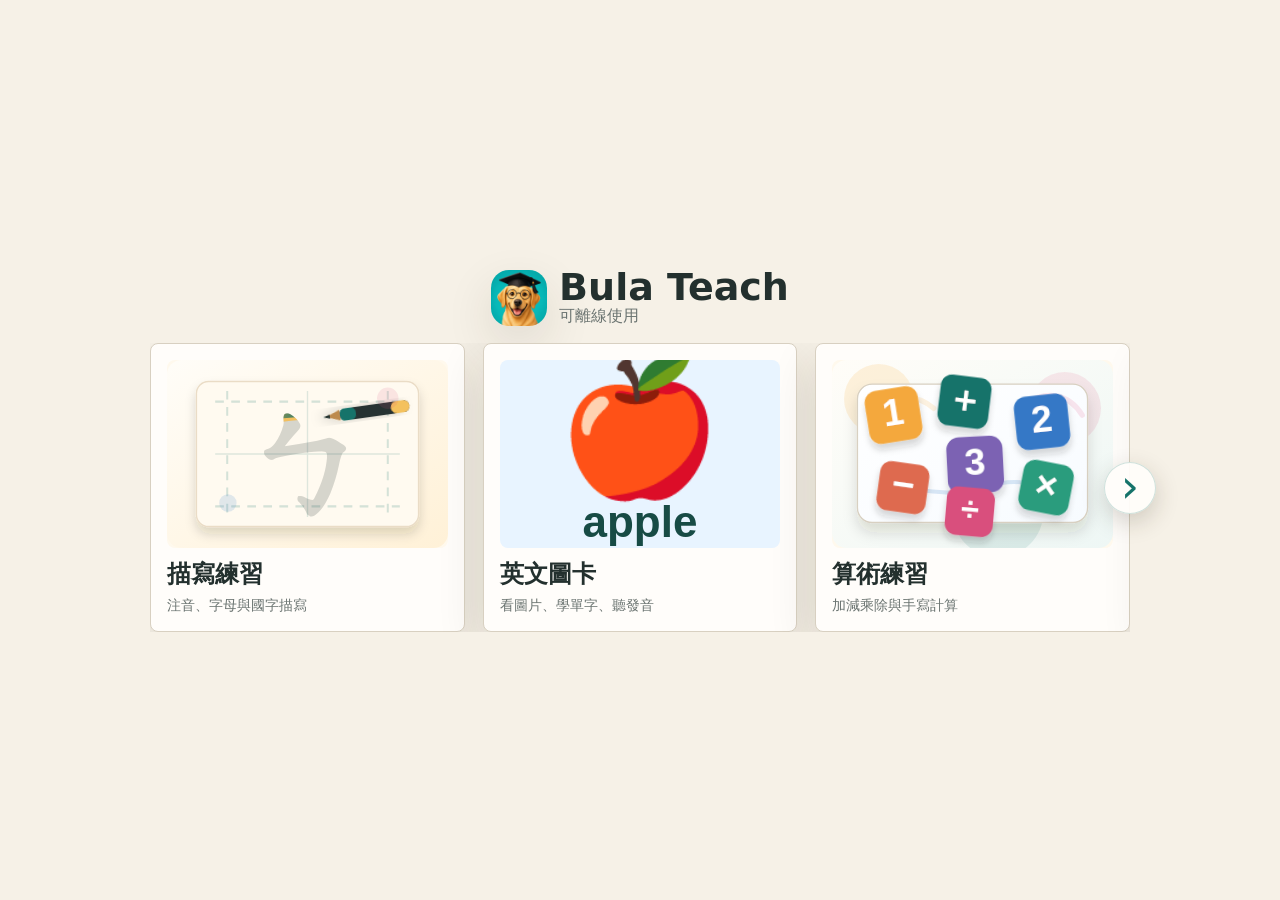
==== commit eb293aed: "feat: add standalone English flashcards" ====
--- a/index.html
+++ b/index.html
@@ -28,8 +28,12 @@
             <span class="launcher-visual image-visual"><img src="./assets/menu-copybook.svg" alt="" /></span>
             <span class="launcher-copy">
               <strong>描寫練習</strong>
-              <small>注音、字母、國字、英文單字</small>
+              <small>注音、字母與國字描寫</small>
             </span>
+          </a>
+          <a class="launcher-card flashcard-launcher" href="./flashcards/">
+            <span class="launcher-visual flashcard-visual" aria-hidden="true"><span>🍎</span><b>apple</b></span>
+            <span class="launcher-copy"><strong>英文圖卡</strong><small>看圖片、學單字、聽發音</small></span>
           </a>
           <a class="launcher-card" href="./math/">
             <span class="launcher-visual image-visual"><img src="./assets/menu-math.svg" alt="" /></span>
--- a/styles.css
+++ b/styles.css
@@ -103,6 +103,10 @@
 .carousel-button:focus-visible { outline: 4px solid rgba(21, 115, 106, 0.25); outline-offset: 3px; }
 .launcher-card.game-launcher .launcher-visual { background: #dff0dc; }
 .launcher-card.thinking-launcher .launcher-visual { background: #fff0bd; }
+.launcher-card.flashcard-launcher .launcher-visual { background: #e8f4ff; }
+.flashcard-visual { gap: 4px; color: #174b45; }
+.flashcard-visual span { font-size: clamp(80px, 11vw, 132px); line-height: 1; }
+.flashcard-visual b { font-family: Arial, Helvetica, sans-serif; font-size: clamp(28px, 4vw, 44px); }
 .thinking-visual { font-size: clamp(84px, 12vw, 150px); }
 .launcher-card {
   display: grid;
